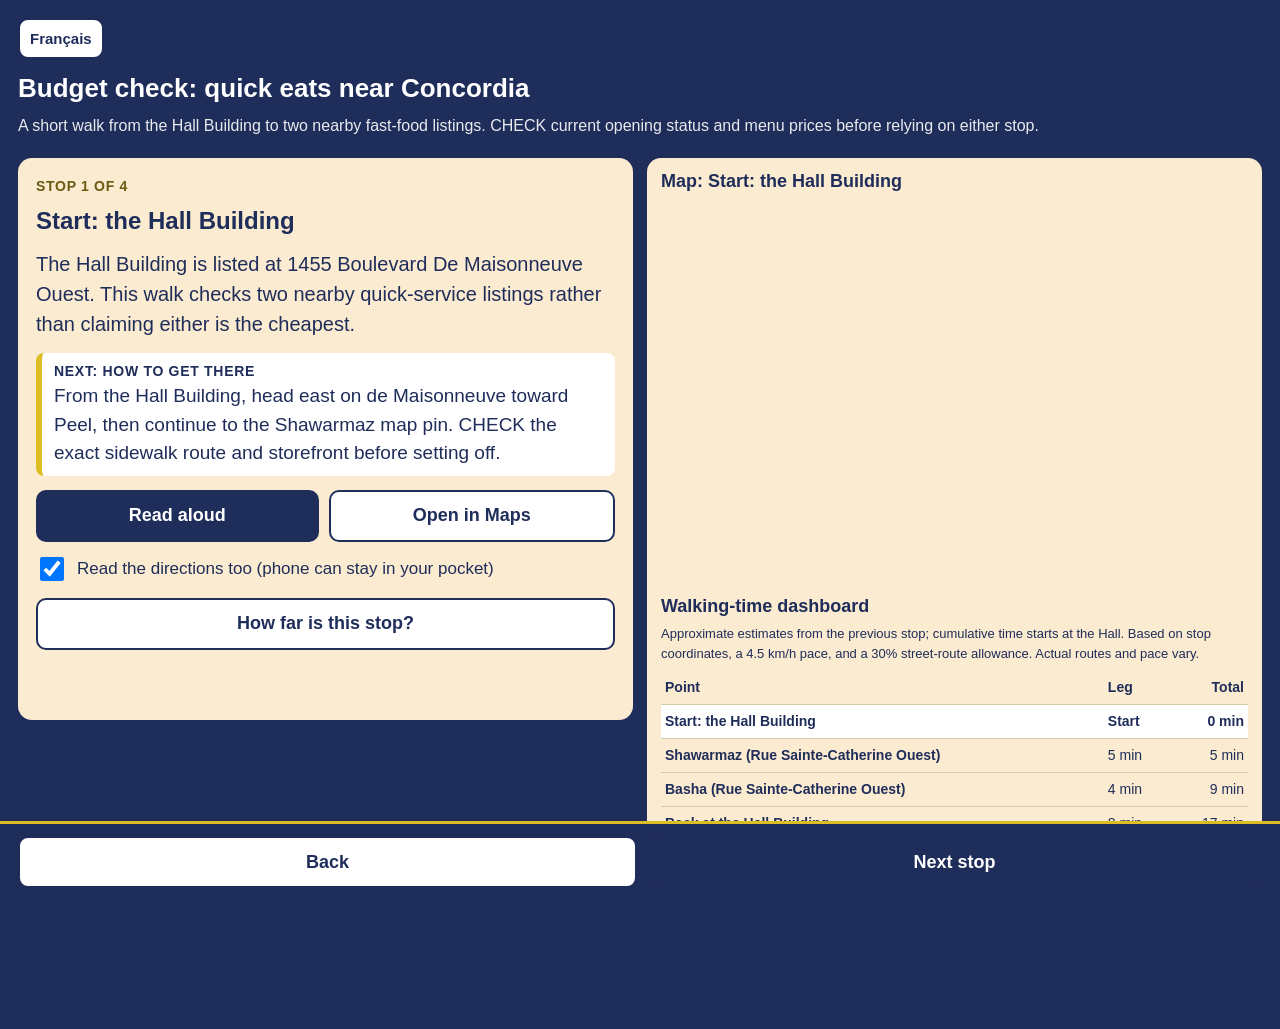
==== tour/index.html @ a829ce2e "Friday walking tour" ====
<!doctype html>
<html lang="en">
<head>
<meta charset="utf-8">
<meta name="viewport" content="width=device-width, initial-scale=1">
<title>Walking tour (GEOG 464 template)</title>
<!--
  GEOG 464 walking-tour template. One file, no libraries, works on a phone.
  TO MAKE YOUR TOUR: change only TITLE, INTRO and the STOPS list in the script below.
  Everything else (big buttons, read aloud, GPS distance, map links) already works.
  GPS needs the page to be served over https (GitHub Pages is fine).
  © 2026 Luke Russell. All rights reserved. Students may copy and adapt it for GEOG 464.
-->
<style>
  :root { --navy:#1F2D5A; --gold:#DCBD23; --cream:#FBEBD0; }
  * { box-sizing: border-box; }
  body { margin:0; font-family: Arial, Helvetica, sans-serif; background:var(--navy); color:#fff; line-height:1.5; }
  header { padding:18px 18px 8px; }
  h1 { margin:0 0 6px; font-size:26px; }
  #language { flex:0 0 auto; min-height:40px; margin-bottom:10px; font-size:15px; }
  #intro { margin:0; opacity:.9; }
  main { padding:12px 18px 120px; }
  .card { background:var(--cream); color:var(--navy); border-radius:14px; padding:18px; }
  .count { font-size:14px; font-weight:bold; letter-spacing:.05em; text-transform:uppercase; color:#6b5a12; }
  h2 { margin:6px 0 10px; font-size:24px; }
  .text { font-size:20px; margin:0 0 14px; }
  .dirs { font-size:19px; border-left:6px solid var(--gold); padding:8px 12px; background:#fff; border-radius:8px; }
  .dirs b { display:block; font-size:14px; text-transform:uppercase; letter-spacing:.05em; }
  .row { display:flex; gap:10px; margin-top:14px; flex-wrap:wrap; }
  button, a.btn { flex:1; min-height:52px; font-size:18px; font-weight:bold; border:0; border-radius:10px; padding:10px; cursor:pointer;
                  background:var(--navy); color:#fff; text-align:center; text-decoration:none; display:flex; align-items:center; justify-content:center; }
  button.alt, a.alt { background:#fff; color:var(--navy); border:2px solid var(--navy); }
  button:focus-visible, a.btn:focus-visible { outline:4px solid var(--gold); outline-offset:2px; }
  label { display:flex; gap:10px; align-items:center; font-size:17px; margin-top:12px; }
  input[type=checkbox] { width:24px; height:24px; }
  #gps { font-size:17px; margin-top:10px; min-height:1.5em; }
  .tour-layout { display:grid; grid-template-columns:minmax(0, 1fr) minmax(280px, 1fr); gap:14px; align-items:start; }
  .map-panel { position:sticky; top:12px; overflow:hidden; border-radius:14px; background:var(--cream); color:var(--navy); }
  .map-panel h2 { margin:0; padding:10px 14px; font-size:18px; }
  .map-panel iframe { display:block; width:100%; height:380px; border:0; }
  .walk-dashboard { padding:0 14px 14px; }
  .walk-dashboard h3 { margin:8px 0 4px; font-size:18px; }
  .walk-dashboard p { margin:0 0 8px; font-size:13px; }
  .walk-dashboard table { width:100%; border-collapse:collapse; font-size:14px; }
  .walk-dashboard th, .walk-dashboard td { padding:6px 4px; text-align:left; border-bottom:1px solid #d5cda9; }
  .walk-dashboard th:last-child, .walk-dashboard td:last-child { text-align:right; white-space:nowrap; }
  .walk-dashboard tr[aria-current="step"] { font-weight:bold; background:#fff; }
  .safety { margin-top:16px; font-size:15px; opacity:.9; }
  nav { position:fixed; left:0; right:0; bottom:0; display:flex; gap:10px; padding:12px 18px; background:var(--navy); border-top:3px solid var(--gold); }
  @media (max-width:700px) {
    .tour-layout { grid-template-columns:1fr; }
    .map-panel { position:static; }
    .map-panel iframe { height:240px; }
  }
</style>
</head>
<body>
<header>
  <button id="language" class="alt" type="button" aria-label="Passer en français">Français</button>
  <h1 id="title"></h1>
  <p id="intro"></p>
</header>
<main>
  <div class="tour-layout">
  <section class="card" aria-live="polite">
    <div class="count" id="count"></div>
    <h2 id="name"></h2>
    <p class="text" id="text"></p>
    <div class="dirs"><b id="nextlabel">Next: how to get there</b><span id="dirs"></span></div>
    <div class="row">
      <button id="speak" type="button">Read aloud</button>
      <a id="maplink" class="btn alt" target="_blank" rel="noopener">Open in Maps</a>
    </div>
    <label><input type="checkbox" id="readDirs" checked> <span id="readlabel">Read the directions too (phone can stay in your pocket)</span></label>
    <div class="row"><button id="where" class="alt" type="button">How far is this stop?</button></div>
    <p id="gps"></p>
  </section>
  <section class="map-panel" id="map-panel" aria-label="Map for the current stop">
    <h2 id="maptitle">Map: current stop</h2>
    <iframe id="tourmap" title="OpenStreetMap showing the current tour stop" loading="eager" referrerpolicy="no-referrer"></iframe>
    <section class="walk-dashboard" aria-labelledby="walkheading">
      <h3 id="walkheading">Walking-time dashboard</h3>
      <p id="walknote">Approximate estimates from the previous stop; cumulative time starts at the Hall. Based on stop coordinates, a 4.5 km/h pace, and a 30% street-route allowance. Actual routes and pace vary.</p>
      <table>
        <thead><tr><th id="pointhead" scope="col">Point</th><th id="leghead" scope="col">Leg</th><th id="totalhead" scope="col">Total</th></tr></thead>
        <tbody id="walktimes"></tbody>
      </table>
    </section>
  </section>
  </div>
  <p class="safety" id="safety">Signs, signals and your own judgment come first. Stop on the sidewalk to read; phone down while you cross.</p>
</main>
<nav>
  <button id="prev" class="alt" type="button">Back</button>
  <button id="next" type="button">Next stop</button>
</nav>

<script>
// ===== CHANGE ONLY THIS PART =====
// lat and lon are optional: they turn on "Open in Maps" and "How far is this stop?".
// Facts in "text" must be true: check each one before anyone walks the tour.
const STOPS = [
  { name: "Start: the Hall Building", nameFr: "Départ : édifice Hall", lat: 45.4973133, lon: -73.5788762,
    text: "The Hall Building is listed at 1455 Boulevard De Maisonneuve Ouest. This walk checks two nearby quick-service listings rather than claiming either is the cheapest.",
    textFr: "L’édifice Hall est répertorié au 1455, boulevard De Maisonneuve Ouest. Cette promenade passe devant deux établissements de restauration rapide à proximité, sans prétendre que l’un d’eux est le moins cher.",
    directions: "From the Hall Building, head east on de Maisonneuve toward Peel, then continue to the Shawarmaz map pin. CHECK the exact sidewalk route and storefront before setting off.",
    directionsFr: "Depuis l’édifice Hall, marchez vers l’est sur de Maisonneuve en direction de Peel, puis continuez jusqu’au repère Shawarmaz. À VÉRIFIER : le trajet exact sur les trottoirs et l’emplacement de la vitrine avant de partir." },
  { name: "Shawarmaz (Rue Sainte-Catherine Ouest)", nameFr: "Shawarmaz (rue Sainte-Catherine Ouest)", lat: 45.4973872, lon: -73.5753107,
    text: "OpenStreetMap lists Shawarmaz here as a fast-food place on Rue Sainte-Catherine Ouest. CHECK that it is still operating at this pin and compare current menu prices with your budget.",
    textFr: "OpenStreetMap répertorie Shawarmaz à cet emplacement comme établissement de restauration rapide, rue Sainte-Catherine Ouest. À VÉRIFIER : l’établissement est-il toujours à cette adresse, et ses prix actuels correspondent-ils à votre budget?",
    directions: "Head east toward Peel, then continue northeast toward the Basha map pin on Rue Sainte-Catherine Ouest. CHECK the crossings and exact storefront location on your map.",
    directionsFr: "Marchez vers l’est en direction de Peel, puis vers le nord-est jusqu’au repère Basha, rue Sainte-Catherine Ouest. À VÉRIFIER sur votre carte : les traverses et l’emplacement exact de la vitrine." },
  { name: "Basha (Rue Sainte-Catherine Ouest)", nameFr: "Basha (rue Sainte-Catherine Ouest)", lat: 45.4986841, lon: -73.5740276,
    text: "OpenStreetMap lists Basha here as a fast-food place on Rue Sainte-Catherine Ouest. CHECK that it is still operating at this pin and compare current menu prices with your budget.",
    textFr: "OpenStreetMap répertorie Basha à cet emplacement comme établissement de restauration rapide, rue Sainte-Catherine Ouest. À VÉRIFIER : l’établissement est-il toujours à cette adresse, et ses prix actuels correspondent-ils à votre budget?",
    directions: "Walk southwest toward Peel and de Maisonneuve, then continue west to the Hall Building at Guy. CHECK the safest pedestrian route and crossings as you go.",
    directionsFr: "Marchez vers le sud-ouest en direction de Peel et de Maisonneuve, puis vers l’ouest jusqu’à l’édifice Hall, près de Guy. À VÉRIFIER pendant le trajet : l’itinéraire piéton le plus sûr et les traverses." },
  { name: "Back at the Hall Building", nameFr: "Retour à l’édifice Hall", lat: 45.4973133, lon: -73.5788762,
    text: "You are back at the Hall Building, where the walk began. CHECK restaurant opening status and prices directly before making a future visit.",
    textFr: "Vous êtes de retour à l’édifice Hall, point de départ de la promenade. À VÉRIFIER directement avant une prochaine visite : les heures d’ouverture et les prix des restaurants.",
    directions: "You are here.",
    directionsFr: "Vous êtes arrivé." },
];
// ===== END OF THE PART TO CHANGE =====

const UI = {
  en: {
    title: "Budget check: quick eats near Concordia",
    intro: "A short walk from the Hall Building to two nearby fast-food listings. CHECK current opening status and menu prices before relying on either stop.",
    language: "Français", languageLabel: "Passer en français",
    nextLabel: "Next: how to get there", speak: "Read aloud", openMap: "Open in Maps",
    readDirections: "Read the directions too (phone can stay in your pocket)",
    howFar: "How far is this stop?", mapLabel: "Map: ", mapAria: "Map for the current stop",
    mapTitle: "OpenStreetMap showing the current tour stop",
    dashboard: "Walking-time dashboard",
    walkNote: "Approximate estimates from the previous stop; cumulative time starts at the Hall. Based on stop coordinates, a 4.5 km/h pace, and a 30% street-route allowance. Actual routes and pace vary.",
    point: "Point", leg: "Leg", total: "Total", start: "Start", minutes: "min",
    safety: "Signs, signals and your own judgment come first. Stop on the sidewalk to read; phone down while you cross.",
    back: "Back", next: "Next stop", finished: "Finished",
    count: (current, totalStops) => "Stop " + current + " of " + totalStops,
    noSpeech: "This browser cannot read aloud. The text is all on the screen.",
    needsHttps: "Location needs the https address (GitHub Pages). The directions above still work.",
    finding: "Finding you...",
    distance: (metresAway) => "About " + metresAway + " m away in a straight line (GPS can be off by 20 m or more between tall buildings).",
    noLocation: "Could not get your location. Follow the directions above."
  },
  fr: {
    title: "Petit budget : repas rapides près de Concordia",
    intro: "Courte promenade de l’édifice Hall à deux établissements de restauration rapide répertoriés à proximité. À VÉRIFIER : les heures d’ouverture et les prix actuels avant de vous y fier.",
    language: "English", languageLabel: "Switch to English",
    nextLabel: "Ensuite : comment s’y rendre", speak: "Lire à voix haute", openMap: "Ouvrir la carte",
    readDirections: "Lire aussi les indications (gardez le téléphone dans votre poche)",
    howFar: "À quelle distance suis-je de cet arrêt?", mapLabel: "Carte : ", mapAria: "Carte de l’arrêt actuel",
    mapTitle: "OpenStreetMap montrant l’arrêt actuel",
    dashboard: "Durée estimée de marche",
    walkNote: "Estimations approximatives depuis l’arrêt précédent; le temps cumulé commence à l’édifice Hall. Calculées à partir des coordonnées, à 4,5 km/h avec une majoration de 30 % pour le trajet sur rue. Le trajet réel et l’allure peuvent varier.",
    point: "Point", leg: "Étape", total: "Cumul", start: "Départ", minutes: "min",
    safety: "Respectez d’abord la signalisation et votre jugement. Arrêtez-vous sur le trottoir pour lire; rangez votre téléphone en traversant.",
    back: "Précédent", next: "Arrêt suivant", finished: "Terminé",
    count: (current, totalStops) => "Arrêt " + current + " sur " + totalStops,
    noSpeech: "Ce navigateur ne peut pas lire le texte à voix haute. Tout le texte est affiché à l’écran.",
    needsHttps: "La géolocalisation nécessite une adresse https (GitHub Pages). Les indications ci-dessus restent disponibles.",
    finding: "Localisation en cours...",
    distance: (metresAway) => "À environ " + metresAway + " m à vol d’oiseau (le GPS peut avoir une marge d’erreur de 20 m ou plus entre les grands immeubles).",
    noLocation: "Impossible d’obtenir votre position. Suivez les indications ci-dessus."
  }
};
let language = "en";
const WALKING_SPEED_METRES_PER_MINUTE = 4500 / 60;
const STREET_ROUTE_ALLOWANCE = 1.3;
let i = 0;
const $ = (id) => document.getElementById(id);

function updateWalkDashboard() {
  const copy = UI[language];
  const rows = STOPS.map((stop, index) => {
    const legMinutes = index === 0 ? 0 : Math.ceil(
      metres(STOPS[index - 1].lat, STOPS[index - 1].lon, stop.lat, stop.lon) *
      STREET_ROUTE_ALLOWANCE / WALKING_SPEED_METRES_PER_MINUTE
    );
    const totalMinutes = STOPS.slice(1, index + 1).reduce((total, current, offset) => {
      const previous = STOPS[offset];
      return total + Math.ceil(
        metres(previous.lat, previous.lon, current.lat, current.lon) *
        STREET_ROUTE_ALLOWANCE / WALKING_SPEED_METRES_PER_MINUTE
      );
    }, 0);
    return { stop, legMinutes, totalMinutes, index };
  });
  const body = $("walktimes");
  body.replaceChildren();
  for (const row of rows) {
    const tr = document.createElement("tr");
    if (row.index === i) tr.setAttribute("aria-current", "step");
    const name = document.createElement("th");
    name.scope = "row";
    name.textContent = row.stop[language === "fr" ? "nameFr" : "name"];
    const leg = document.createElement("td");
    leg.textContent = row.index === 0 ? copy.start : row.legMinutes + " " + copy.minutes;
    const total = document.createElement("td");
    total.textContent = row.totalMinutes + " " + copy.minutes;
    tr.append(name, leg, total);
    body.append(tr);
  }
}

function show() {
  const copy = UI[language];
  const s = STOPS[i];
  document.documentElement.lang = language;
  document.title = copy.title;
  $("title").textContent = copy.title;
  $("intro").textContent = copy.intro;
  $("count").textContent = copy.count(i + 1, STOPS.length);
  $("name").textContent = s[language === "fr" ? "nameFr" : "name"];
  $("text").textContent = s[language === "fr" ? "textFr" : "text"];
  $("dirs").textContent = s[language === "fr" ? "directionsFr" : "directions"];
  $("language").textContent = copy.language;
  $("language").setAttribute("aria-label", copy.languageLabel);
  $("nextlabel").textContent = copy.nextLabel;
  $("speak").textContent = copy.speak;
  $("maplink").textContent = copy.openMap;
  $("readlabel").textContent = copy.readDirections;
  $("where").textContent = copy.howFar;
  $("map-panel").setAttribute("aria-label", copy.mapAria);
  $("maptitle").textContent = copy.mapLabel + s[language === "fr" ? "nameFr" : "name"];
  $("tourmap").title = copy.mapTitle;
  $("walkheading").textContent = copy.dashboard;
  $("walknote").textContent = copy.walkNote;
  $("pointhead").textContent = copy.point;
  $("leghead").textContent = copy.leg;
  $("totalhead").textContent = copy.total;
  $("safety").textContent = copy.safety;
  $("prev").textContent = copy.back;
  $("next").textContent = i === STOPS.length - 1 ? copy.finished : copy.next;
  updateWalkDashboard();
  $("prev").disabled = i === 0;
  const has = typeof s.lat === "number" && typeof s.lon === "number";
  $("maplink").style.display = has ? "" : "none";
  $("where").style.display = has ? "" : "none";
  if (has) {
    $("maplink").href = "https://www.openstreetmap.org/?mlat=" + s.lat + "&mlon=" + s.lon + "#map=18/" + s.lat + "/" + s.lon;
    $("maptitle").textContent = copy.mapLabel + s[language === "fr" ? "nameFr" : "name"];
    const pad = 0.003;
    const bbox = [s.lon - pad, s.lat - pad, s.lon + pad, s.lat + pad].join(",");
    $("tourmap").src = "https://www.openstreetmap.org/export/embed.html?bbox=" + bbox + "&layer=mapnik&marker=" + s.lat + "," + s.lon;
  }
  $("gps").textContent = "";
  if ("speechSynthesis" in window) speechSynthesis.cancel();
  window.scrollTo(0, 0);
}

function speak() {
  const copy = UI[language];
  if (!("speechSynthesis" in window)) { $("gps").textContent = copy.noSpeech; return; }
  const s = STOPS[i];
  let words = s[language === "fr" ? "nameFr" : "name"] + ". " + s[language === "fr" ? "textFr" : "text"];
  if ($("readDirs").checked) words += " " + copy.nextLabel + ": " + s[language === "fr" ? "directionsFr" : "directions"];
  speechSynthesis.cancel();
  const utterance = new SpeechSynthesisUtterance(words);
  utterance.lang = language === "fr" ? "fr-CA" : "en-CA";
  speechSynthesis.speak(utterance);
}

function metres(a, b, c, d) {
  const R = 6371000, r = Math.PI / 180;
  const x = Math.sin((c - a) * r / 2) ** 2 + Math.cos(a * r) * Math.cos(c * r) * Math.sin((d - b) * r / 2) ** 2;
  return 2 * R * Math.asin(Math.sqrt(x));
}

function where() {
  const copy = UI[language];
  const s = STOPS[i];
  if (!("geolocation" in navigator) || !window.isSecureContext) {
    $("gps").textContent = copy.needsHttps;
    return;
  }
  $("gps").textContent = copy.finding;
  navigator.geolocation.getCurrentPosition(
    (p) => { const m = metres(p.coords.latitude, p.coords.longitude, s.lat, s.lon);
             $("gps").textContent = copy.distance(Math.round(m / 10) * 10); },
    () => { $("gps").textContent = copy.noLocation; },
    { enableHighAccuracy: true, timeout: 10000 }
  );
}

$("prev").addEventListener("click", () => { if (i > 0) { i--; show(); } });
$("next").addEventListener("click", () => { if (i < STOPS.length - 1) { i++; show(); } });
$("speak").addEventListener("click", speak);
$("where").addEventListener("click", where);
$("language").addEventListener("click", () => { language = language === "en" ? "fr" : "en"; show(); });
show();
</script>
</body>
</html>
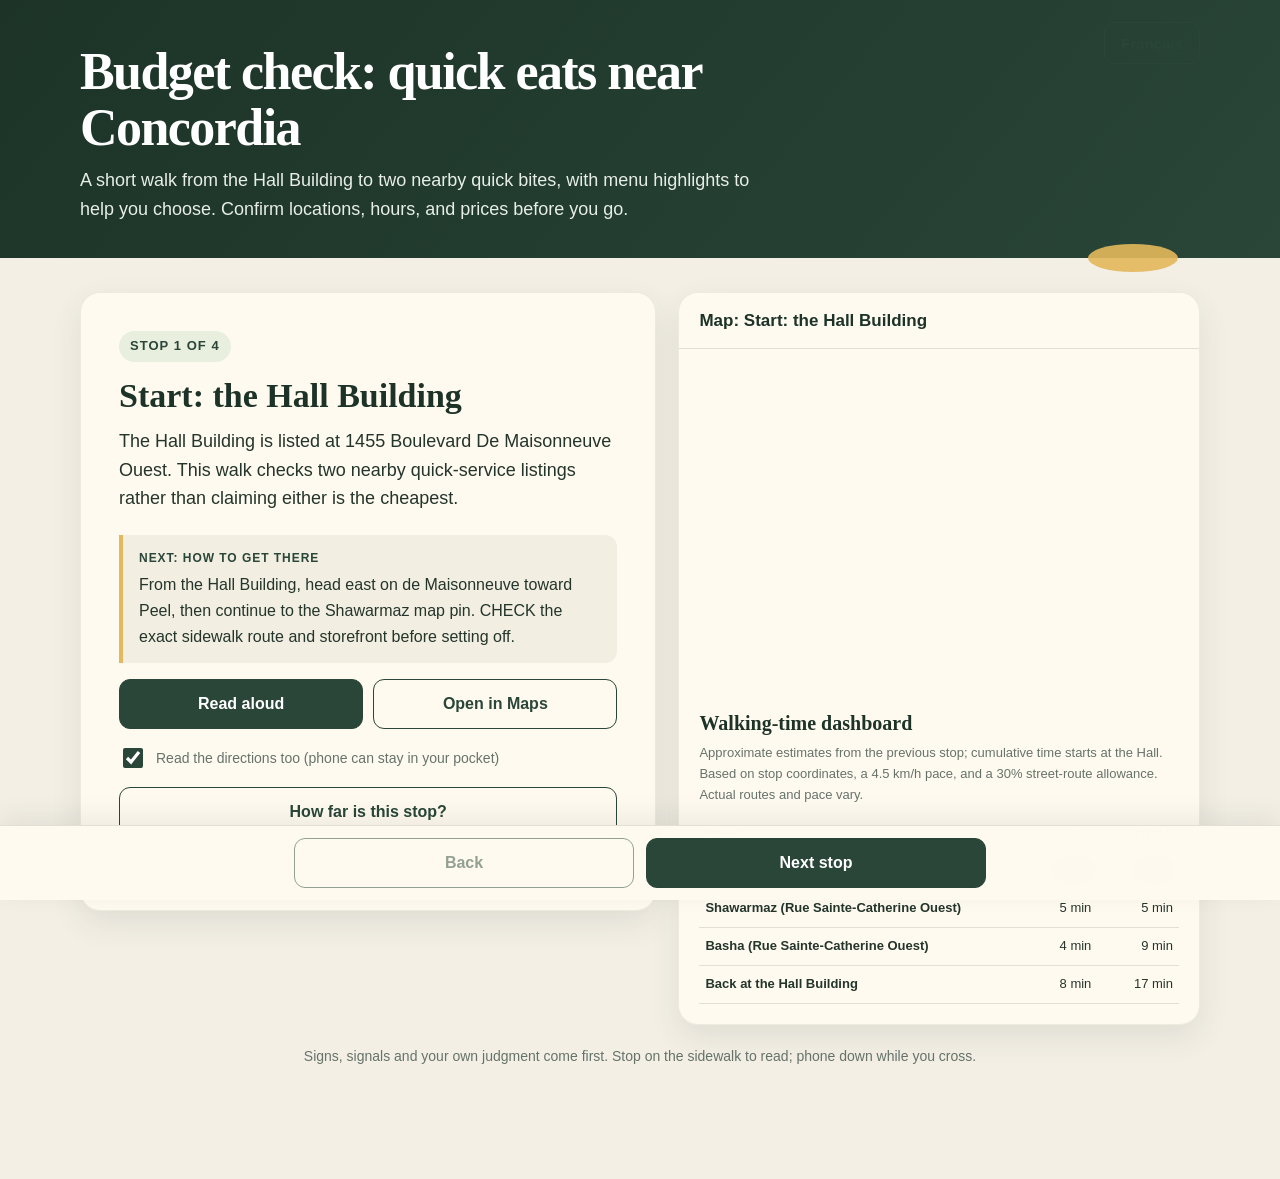
==== commit c89ea412: "updated tour" ====
--- a/tour/index.html
+++ b/tour/index.html
@@ -12,45 +12,65 @@
   © 2026 Luke Russell. All rights reserved. Students may copy and adapt it for GEOG 464.
 -->
 <style>
-  :root { --navy:#1F2D5A; --gold:#DCBD23; --cream:#FBEBD0; }
+  :root {
+    --ink:#24352b;
+    --green:#294638;
+    --green-dark:#1d3328;
+    --gold:#e4b85c;
+    --cream:#fffaf0;
+    --paper:#f3efe5;
+    --muted:#66736a;
+    --line:#e4dfd2;
+  }
   * { box-sizing: border-box; }
-  body { margin:0; font-family: Arial, Helvetica, sans-serif; background:var(--navy); color:#fff; line-height:1.5; }
-  header { padding:18px 18px 8px; }
-  h1 { margin:0 0 6px; font-size:26px; }
-  #language { flex:0 0 auto; min-height:40px; margin-bottom:10px; font-size:15px; }
-  #intro { margin:0; opacity:.9; }
-  main { padding:12px 18px 120px; }
-  .card { background:var(--cream); color:var(--navy); border-radius:14px; padding:18px; }
-  .count { font-size:14px; font-weight:bold; letter-spacing:.05em; text-transform:uppercase; color:#6b5a12; }
-  h2 { margin:6px 0 10px; font-size:24px; }
-  .text { font-size:20px; margin:0 0 14px; }
-  .dirs { font-size:19px; border-left:6px solid var(--gold); padding:8px 12px; background:#fff; border-radius:8px; }
-  .dirs b { display:block; font-size:14px; text-transform:uppercase; letter-spacing:.05em; }
-  .row { display:flex; gap:10px; margin-top:14px; flex-wrap:wrap; }
-  button, a.btn { flex:1; min-height:52px; font-size:18px; font-weight:bold; border:0; border-radius:10px; padding:10px; cursor:pointer;
-                  background:var(--navy); color:#fff; text-align:center; text-decoration:none; display:flex; align-items:center; justify-content:center; }
-  button.alt, a.alt { background:#fff; color:var(--navy); border:2px solid var(--navy); }
-  button:focus-visible, a.btn:focus-visible { outline:4px solid var(--gold); outline-offset:2px; }
-  label { display:flex; gap:10px; align-items:center; font-size:17px; margin-top:12px; }
-  input[type=checkbox] { width:24px; height:24px; }
-  #gps { font-size:17px; margin-top:10px; min-height:1.5em; }
-  .tour-layout { display:grid; grid-template-columns:minmax(0, 1fr) minmax(280px, 1fr); gap:14px; align-items:start; }
-  .map-panel { position:sticky; top:12px; overflow:hidden; border-radius:14px; background:var(--cream); color:var(--navy); }
-  .map-panel h2 { margin:0; padding:10px 14px; font-size:18px; }
-  .map-panel iframe { display:block; width:100%; height:380px; border:0; }
-  .walk-dashboard { padding:0 14px 14px; }
-  .walk-dashboard h3 { margin:8px 0 4px; font-size:18px; }
-  .walk-dashboard p { margin:0 0 8px; font-size:13px; }
-  .walk-dashboard table { width:100%; border-collapse:collapse; font-size:14px; }
-  .walk-dashboard th, .walk-dashboard td { padding:6px 4px; text-align:left; border-bottom:1px solid #d5cda9; }
+  body { margin:0; font-family:Arial, Helvetica, sans-serif; background:var(--paper); color:var(--ink); line-height:1.6; }
+  header { position:relative; padding:22px max(22px, calc((100% - 1120px) / 2)) 34px; background:linear-gradient(130deg, var(--green-dark), var(--green)); color:#fff; }
+  header::after { position:absolute; right:8%; bottom:-14px; width:90px; height:28px; border-radius:50%; background:var(--gold); content:""; opacity:.9; }
+  h1 { max-width:760px; margin:22px 0 10px; font-family:Georgia, "Times New Roman", serif; font-size:clamp(32px, 5vw, 52px); line-height:1.08; letter-spacing:-.03em; }
+  #language { float:right; min-height:42px; margin:0; padding:8px 16px; font-size:15px; }
+  #intro { max-width:680px; margin:0; color:#e7eee8; font-size:18px; }
+  main { max-width:1164px; margin:0 auto; padding:34px 22px 112px; }
+  .tour-layout { display:grid; grid-template-columns:minmax(0, 1.05fr) minmax(300px, .95fr); gap:22px; align-items:start; }
+  .card, .map-panel { overflow:hidden; border:1px solid rgba(36,53,43,.08); border-radius:20px; background:var(--cream); box-shadow:0 12px 32px rgba(36,53,43,.09); }
+  .card { padding:clamp(22px, 4vw, 38px); }
+  .count { display:inline-block; padding:5px 11px; border-radius:999px; background:#e9efdf; color:var(--green); font-size:13px; font-weight:bold; letter-spacing:.08em; text-transform:uppercase; }
+  h2 { margin:14px 0 12px; color:var(--green-dark); font-family:Georgia, "Times New Roman", serif; font-size:clamp(26px, 3vw, 34px); line-height:1.15; }
+  .text { margin:0 0 22px; font-size:18px; }
+  .dirs { border-left:4px solid var(--gold); border-radius:0 12px 12px 0; padding:14px 16px; background:#f2eee2; font-size:16px; }
+  .dirs b { display:block; margin-bottom:4px; color:var(--green); font-size:12px; letter-spacing:.08em; text-transform:uppercase; }
+  .row { display:flex; gap:10px; margin-top:16px; flex-wrap:wrap; }
+  button, a.btn { flex:1; min-height:50px; border:1px solid var(--green); border-radius:11px; padding:10px 14px; background:var(--green); color:#fff;
+                  cursor:pointer; display:flex; align-items:center; justify-content:center; text-align:center; text-decoration:none; font-size:16px; font-weight:bold; transition:background .18s ease, transform .18s ease; }
+  button:hover, a.btn:hover { background:var(--green-dark); transform:translateY(-1px); }
+  button.alt, a.alt { background:transparent; color:var(--green); }
+  button.alt:hover, a.alt:hover { background:#e9efdf; }
+  button:disabled { cursor:not-allowed; opacity:.5; transform:none; }
+  button:focus-visible, a.btn:focus-visible { outline:3px solid var(--gold); outline-offset:3px; }
+  label { display:flex; gap:10px; align-items:center; margin-top:16px; color:var(--muted); font-size:14px; }
+  input[type=checkbox] { width:20px; height:20px; accent-color:var(--green); }
+  #gps { min-height:1.5em; margin:12px 0 0; color:var(--green); font-size:15px; }
+  .map-panel { position:sticky; top:18px; }
+  .map-panel h2 { margin:0; padding:18px 20px; border-bottom:1px solid var(--line); font-family:Arial, Helvetica, sans-serif; font-size:17px; }
+  .map-panel iframe { display:block; width:100%; height:340px; border:0; }
+  .walk-dashboard { padding:4px 20px 20px; }
+  .walk-dashboard h3 { margin:14px 0 4px; color:var(--green-dark); font-family:Georgia, "Times New Roman", serif; font-size:20px; }
+  .walk-dashboard p { margin:0 0 12px; color:var(--muted); font-size:13px; }
+  .walk-dashboard table { width:100%; border-collapse:collapse; font-size:13px; }
+  .walk-dashboard th, .walk-dashboard td { padding:8px 6px; border-bottom:1px solid var(--line); text-align:left; }
   .walk-dashboard th:last-child, .walk-dashboard td:last-child { text-align:right; white-space:nowrap; }
-  .walk-dashboard tr[aria-current="step"] { font-weight:bold; background:#fff; }
-  .safety { margin-top:16px; font-size:15px; opacity:.9; }
-  nav { position:fixed; left:0; right:0; bottom:0; display:flex; gap:10px; padding:12px 18px; background:var(--navy); border-top:3px solid var(--gold); }
+  .walk-dashboard thead { color:var(--muted); font-size:11px; letter-spacing:.06em; text-transform:uppercase; }
+  .walk-dashboard tr[aria-current="step"] { background:#e9efdf; color:var(--green-dark); font-weight:bold; }
+  .safety { margin:20px 4px 0; color:var(--muted); font-size:14px; text-align:center; }
+  nav { position:fixed; z-index:2; right:0; bottom:0; left:0; display:flex; gap:12px; justify-content:center; padding:12px max(18px, calc((100% - 700px) / 2)); border-top:1px solid var(--line); background:rgba(255,250,240,.96); box-shadow:0 -8px 24px rgba(36,53,43,.08); backdrop-filter:blur(10px); }
+  nav button { max-width:340px; }
   @media (max-width:700px) {
-    .tour-layout { grid-template-columns:1fr; }
+    header { padding:20px 20px 30px; }
+    h1 { margin-top:22px; }
+    main { padding:24px 14px 108px; }
+    .tour-layout { grid-template-columns:1fr; gap:16px; }
     .map-panel { position:static; }
-    .map-panel iframe { height:240px; }
+    .map-panel iframe { height:260px; }
+    nav { padding:10px 14px; }
   }
 </style>
 </head>
@@ -106,13 +126,13 @@
     directions: "From the Hall Building, head east on de Maisonneuve toward Peel, then continue to the Shawarmaz map pin. CHECK the exact sidewalk route and storefront before setting off.",
     directionsFr: "Depuis l’édifice Hall, marchez vers l’est sur de Maisonneuve en direction de Peel, puis continuez jusqu’au repère Shawarmaz. À VÉRIFIER : le trajet exact sur les trottoirs et l’emplacement de la vitrine avant de partir." },
   { name: "Shawarmaz (Rue Sainte-Catherine Ouest)", nameFr: "Shawarmaz (rue Sainte-Catherine Ouest)", lat: 45.4973872, lon: -73.5753107,
-    text: "OpenStreetMap lists Shawarmaz here as a fast-food place on Rue Sainte-Catherine Ouest. CHECK that it is still operating at this pin and compare current menu prices with your budget.",
-    textFr: "OpenStreetMap répertorie Shawarmaz à cet emplacement comme établissement de restauration rapide, rue Sainte-Catherine Ouest. À VÉRIFIER : l’établissement est-il toujours à cette adresse, et ses prix actuels correspondent-ils à votre budget?",
+    text: "Shawarmaz's official menu highlights its Shawarmaz Bomb, Philliz Bomb, and Chicken Shawarma. The Bomb stacks garlic sauce, grilled cheese, fries, coleslaw, pickles, and your choice of protein in one sandwich. CHECK that this location is open and confirm its current menu and prices.",
+    textFr: "Le menu officiel de Shawarmaz met en vedette le Shawarmaz Bomb, le Philliz Bomb et le Chicken Shawarma. Le Bomb réunit sauce à l’ail, fromage grillé, frites, salade de chou, cornichons et protéine au choix dans un sandwich. À VÉRIFIER : l’ouverture de cette succursale, ainsi que son menu et ses prix actuels.",
     directions: "Head east toward Peel, then continue northeast toward the Basha map pin on Rue Sainte-Catherine Ouest. CHECK the crossings and exact storefront location on your map.",
     directionsFr: "Marchez vers l’est en direction de Peel, puis vers le nord-est jusqu’au repère Basha, rue Sainte-Catherine Ouest. À VÉRIFIER sur votre carte : les traverses et l’emplacement exact de la vitrine." },
   { name: "Basha (Rue Sainte-Catherine Ouest)", nameFr: "Basha (rue Sainte-Catherine Ouest)", lat: 45.4986841, lon: -73.5740276,
-    text: "OpenStreetMap lists Basha here as a fast-food place on Rue Sainte-Catherine Ouest. CHECK that it is still operating at this pin and compare current menu prices with your budget.",
-    textFr: "OpenStreetMap répertorie Basha à cet emplacement comme établissement de restauration rapide, rue Sainte-Catherine Ouest. À VÉRIFIER : l’établissement est-il toujours à cette adresse, et ses prix actuels correspondent-ils à votre budget?",
+    text: "Basha serves Lebanese-style fast food. Shawarma in pita or as a plate, falafel, and hummus are classic menu picks to look for; ask about the toppings and sauces to make it your own. CHECK that this location is open and confirm its current menu and prices.",
+    textFr: "Basha propose de la restauration rapide de style libanais. Le shawarma en pita ou en assiette, le falafel et le houmous sont des choix classiques à repérer au menu; renseignez-vous sur les garnitures et les sauces. À VÉRIFIER : l’ouverture de cette succursale, ainsi que son menu et ses prix actuels.",
     directions: "Walk southwest toward Peel and de Maisonneuve, then continue west to the Hall Building at Guy. CHECK the safest pedestrian route and crossings as you go.",
     directionsFr: "Marchez vers le sud-ouest en direction de Peel et de Maisonneuve, puis vers l’ouest jusqu’à l’édifice Hall, près de Guy. À VÉRIFIER pendant le trajet : l’itinéraire piéton le plus sûr et les traverses." },
   { name: "Back at the Hall Building", nameFr: "Retour à l’édifice Hall", lat: 45.4973133, lon: -73.5788762,
@@ -126,7 +146,7 @@
 const UI = {
   en: {
     title: "Budget check: quick eats near Concordia",
-    intro: "A short walk from the Hall Building to two nearby fast-food listings. CHECK current opening status and menu prices before relying on either stop.",
+    intro: "A short walk from the Hall Building to two nearby quick bites, with menu highlights to help you choose. Confirm locations, hours, and prices before you go.",
     language: "Français", languageLabel: "Passer en français",
     nextLabel: "Next: how to get there", speak: "Read aloud", openMap: "Open in Maps",
     readDirections: "Read the directions too (phone can stay in your pocket)",
@@ -146,7 +166,7 @@
   },
   fr: {
     title: "Petit budget : repas rapides près de Concordia",
-    intro: "Courte promenade de l’édifice Hall à deux établissements de restauration rapide répertoriés à proximité. À VÉRIFIER : les heures d’ouverture et les prix actuels avant de vous y fier.",
+    intro: "Courte promenade de l’édifice Hall à deux restaurants rapides du quartier, avec quelques suggestions au menu. Vérifiez les adresses, les heures et les prix avant de partir.",
     language: "English", languageLabel: "Switch to English",
     nextLabel: "Ensuite : comment s’y rendre", speak: "Lire à voix haute", openMap: "Ouvrir la carte",
     readDirections: "Lire aussi les indications (gardez le téléphone dans votre poche)",
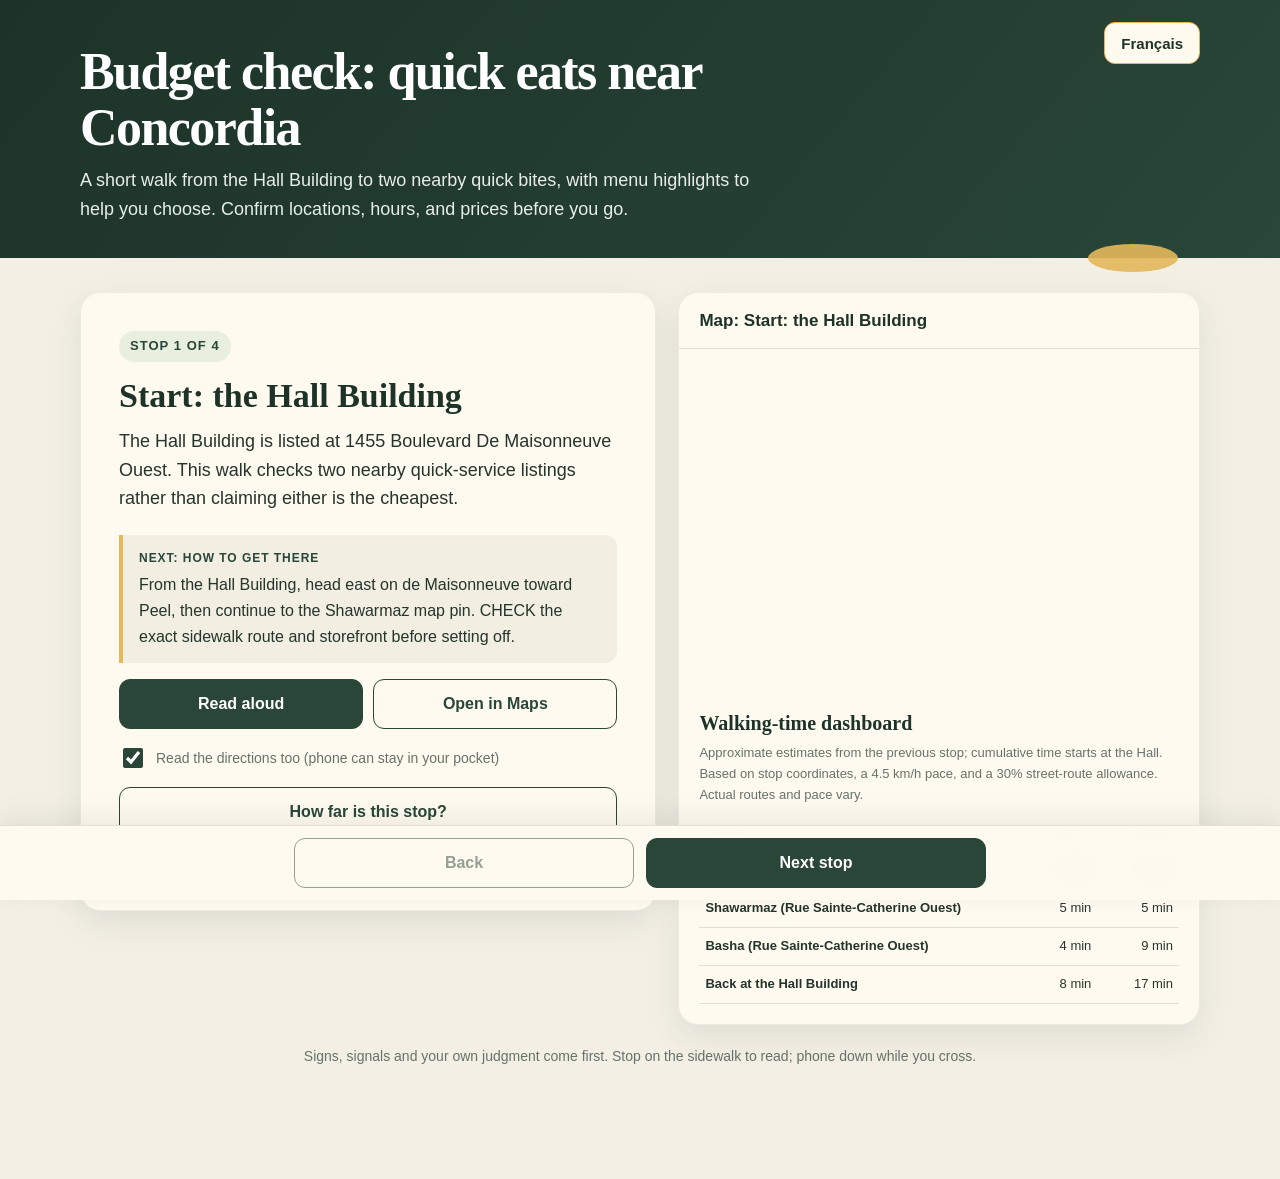
==== commit 84ac82f2: "added update to tour" ====
--- a/tour/index.html
+++ b/tour/index.html
@@ -27,7 +27,8 @@
   header { position:relative; padding:22px max(22px, calc((100% - 1120px) / 2)) 34px; background:linear-gradient(130deg, var(--green-dark), var(--green)); color:#fff; }
   header::after { position:absolute; right:8%; bottom:-14px; width:90px; height:28px; border-radius:50%; background:var(--gold); content:""; opacity:.9; }
   h1 { max-width:760px; margin:22px 0 10px; font-family:Georgia, "Times New Roman", serif; font-size:clamp(32px, 5vw, 52px); line-height:1.08; letter-spacing:-.03em; }
-  #language { float:right; min-height:42px; margin:0; padding:8px 16px; font-size:15px; }
+  #language { float:right; min-height:42px; margin:0; padding:8px 16px; border-color:var(--gold); background:var(--cream); color:var(--green-dark); font-size:15px; }
+  #language:hover { background:#e9efdf; }
   #intro { max-width:680px; margin:0; color:#e7eee8; font-size:18px; }
   main { max-width:1164px; margin:0 auto; padding:34px 22px 112px; }
   .tour-layout { display:grid; grid-template-columns:minmax(0, 1.05fr) minmax(300px, .95fr); gap:22px; align-items:start; }
